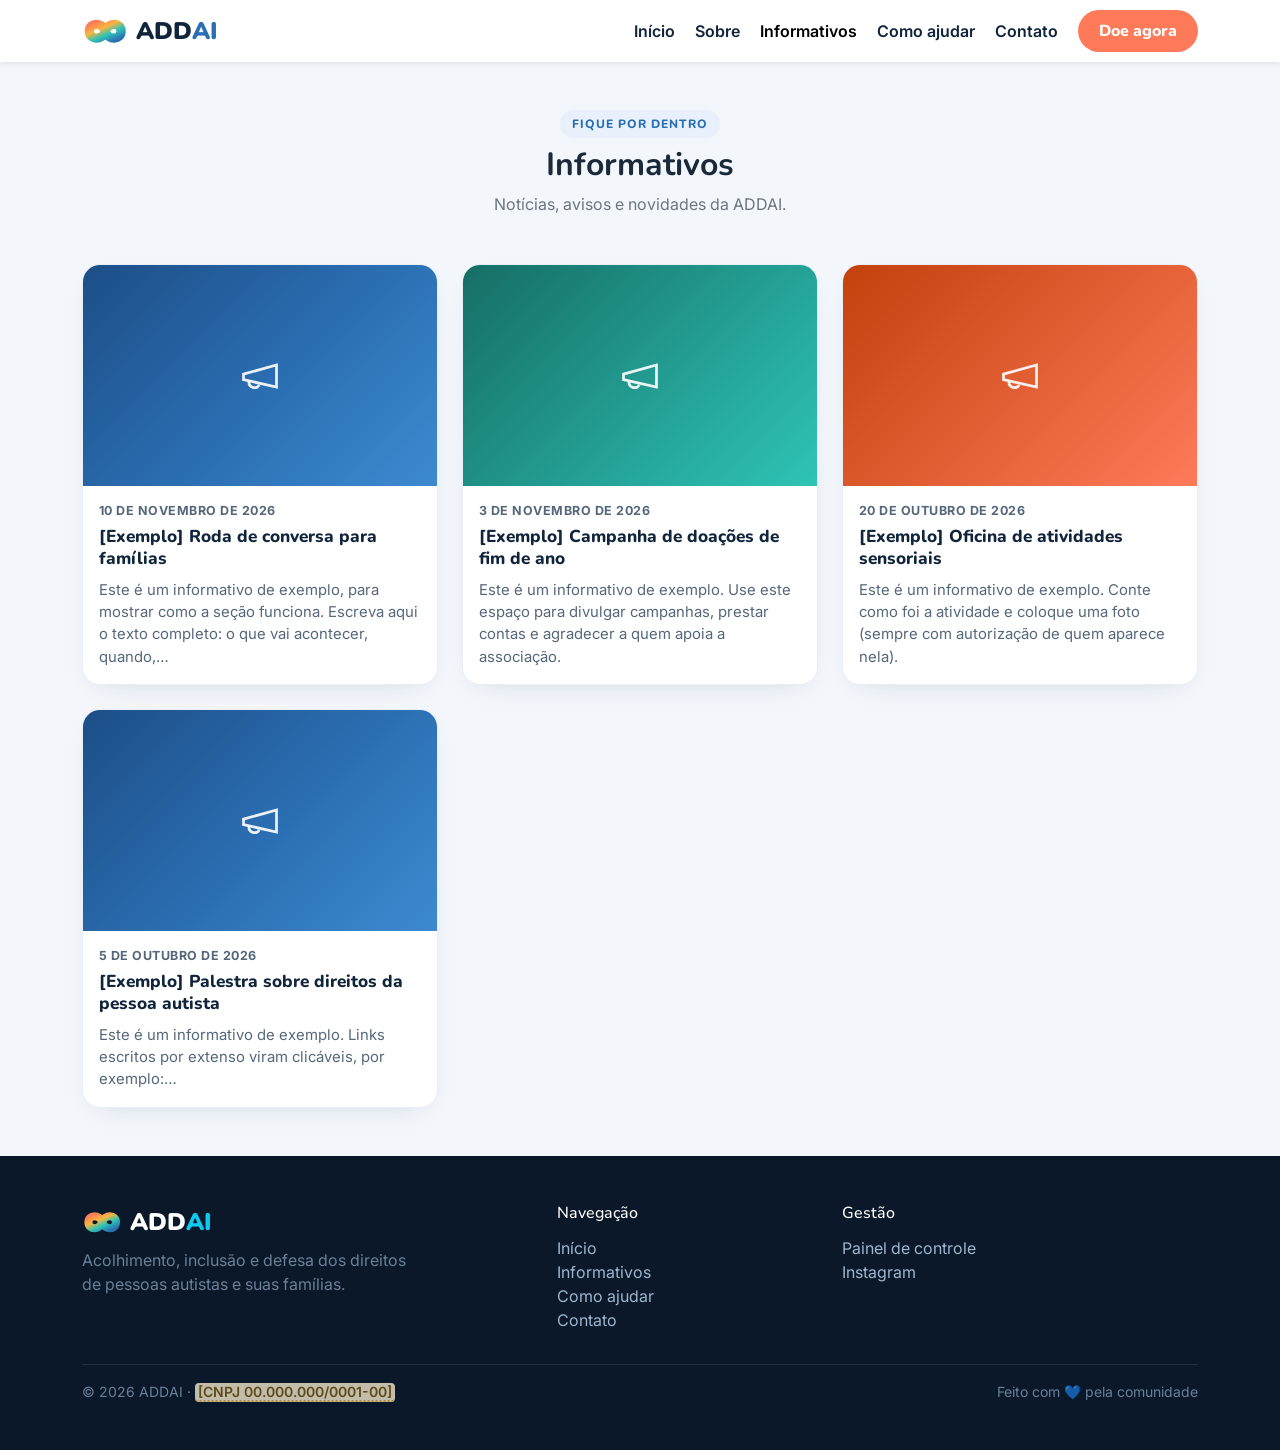
==== informativos.html @ 38852a38 "Primeira versão do site da ADDAI" ====
<!DOCTYPE html>
<html lang="pt-BR">
<head>
<meta charset="UTF-8" />
<meta name="viewport" content="width=device-width, initial-scale=1" />
<title>Informativos — ADDAI</title>
<meta name="description" content="Notícias, avisos e novidades da ADDAI." />
<link rel="preconnect" href="https://fonts.googleapis.com" />
<link rel="preconnect" href="https://fonts.gstatic.com" crossorigin />
<link href="https://fonts.googleapis.com/css2?family=Nunito:wght@600;700;800;900&family=Inter:wght@400;500;600&display=swap" rel="stylesheet" />
<link href="vendor/bootstrap.min.css" rel="stylesheet" />
<link href="css/estilo.css" rel="stylesheet" />
</head>
<body class="d-flex flex-column min-vh-100">
<a href="#paginaInformativos" class="visually-hidden-focusable p-2 bg-dark text-white position-absolute">Pular para o conteúdo</a>

<!-- Aviso que só aparece na prévia aberta pelo painel -->
<div id="previaBanner" class="previa-banner d-none" role="status">
  Você está vendo uma <strong>prévia</strong> do rascunho salvo neste navegador — os visitantes veem o conteúdo publicado.
  <a href="painel.html">Voltar ao painel</a>
  <button type="button" class="btn btn-sm btn-outline-dark ms-2" id="previaSair">Sair da prévia</button>
</div>

<!-- ===== Navbar ===== -->
<nav class="navbar navbar-expand-lg navbar-light bg-white sticky-top shadow-sm">
  <div class="container">
    <a class="navbar-brand d-flex align-items-center gap-2" href="index.html">
      <svg width="46" height="28" viewBox="12 20 40 24" aria-hidden="true">
        <defs><linearGradient id="inf" x1="0" y1="0" x2="1" y2="1">
          <stop offset="0" stop-color="#ff7a59"/><stop offset=".35" stop-color="#f6b63f"/>
          <stop offset=".65" stop-color="#2ec4b6"/><stop offset="1" stop-color="#2b6fb3"/></linearGradient></defs>
        <path d="M20 32c0-7 10-7 12 0s12 7 12 0-10-7-12 0-12 7-12 0z" fill="none" stroke="url(#inf)" stroke-width="7" stroke-linecap="round" transform="scale(1.15) translate(-4 -4)"/>
      </svg>
      <span class="logo-text">ADD<span>AI</span></span>
    </a>
    <button class="navbar-toggler" type="button" data-bs-toggle="collapse" data-bs-target="#menu" aria-controls="menu" aria-expanded="false" aria-label="Abrir menu">
      <span class="navbar-toggler-icon"></span>
    </button>
    <div class="collapse navbar-collapse" id="menu">
      <ul class="navbar-nav ms-auto align-items-lg-center gap-lg-1">
        <li class="nav-item"><a class="nav-link" href="index.html">Início</a></li>
        <li class="nav-item"><a class="nav-link" href="index.html#sobre">Sobre</a></li>
        <li class="nav-item"><a class="nav-link active" aria-current="page" href="informativos.html">Informativos</a></li>
        <li class="nav-item"><a class="nav-link" href="index.html#ajudar">Como ajudar</a></li>
        <li class="nav-item"><a class="nav-link" href="index.html#contato">Contato</a></li>
        <li class="nav-item ms-lg-2"><a class="btn btn-marca" href="index.html#ajudar" data-key="navDoar">Doe agora</a></li>
      </ul>
    </div>
  </div>
</nav>

<main id="paginaInformativos" class="flex-grow-1 py-5 secao-clara">
  <div class="container">

    <!-- lista completa -->
    <div id="infoLista">
      <div class="text-center mb-5">
        <span class="eyebrow">Fique por dentro</span>
        <h1 class="h2 fw-bold mt-2">Informativos</h1>
        <p class="text-secondary mb-0">Notícias, avisos e novidades da ADDAI.</p>
      </div>
      <div class="row g-4" id="infoGrade"></div>
      <p class="text-center text-secondary d-none" id="infoVazio">Ainda não há informativos publicados. Volte em breve!</p>
    </div>

    <!-- leitura de um informativo -->
    <article id="infoDetalhe" class="info-artigo mx-auto d-none">
      <a href="informativos.html" class="info-voltar">← Todos os informativos</a>
      <div class="info-data mt-3" id="infoData"></div>
      <h1 class="fw-bold mb-4" id="infoTitulo"></h1>
      <img id="infoFoto" class="info-foto d-none mb-4" alt="">
      <div class="info-texto" id="infoTexto"></div>
      <hr class="my-4">
      <div class="d-flex gap-2 flex-wrap">
        <a href="informativos.html" class="btn btn-outline-primary rounded-pill px-4">← Todos os informativos</a>
        <button type="button" class="btn btn-outline-secondary rounded-pill px-4" id="infoCopiar">Copiar link</button>
      </div>
    </article>

  </div>
</main>

<!-- ===== Rodapé ===== -->
<footer class="py-5">
  <div class="container">
    <div class="row g-4">
      <div class="col-lg-5">
        <div class="d-flex align-items-center gap-2 mb-2">
          <svg width="40" height="24" viewBox="12 20 40 24" aria-hidden="true"><path d="M20 32c0-7 10-7 12 0s12 7 12 0-10-7-12 0-12 7-12 0z" fill="none" stroke="url(#inf)" stroke-width="7" stroke-linecap="round" transform="scale(1.15) translate(-4 -4)"/></svg>
          <span class="logo-text text-white">ADD<span class="text-info">AI</span></span>
        </div>
        <p class="opacity-75" style="max-width:34ch">Acolhimento, inclusão e defesa dos direitos de pessoas autistas e suas famílias.</p>
      </div>
      <div class="col-6 col-lg-3"><h4>Navegação</h4><ul class="list-unstyled">
        <li><a href="index.html">Início</a></li><li><a href="informativos.html">Informativos</a></li>
        <li><a href="index.html#ajudar">Como ajudar</a></li><li><a href="index.html#contato">Contato</a></li></ul></div>
      <div class="col-6 col-lg-4"><h4>Gestão</h4><ul class="list-unstyled">
        <li><a href="painel.html">Painel de controle</a></li>
        <li><a href="https://instagram.com/addaiautistas0425" target="_blank" rel="noopener">Instagram</a></li></ul></div>
    </div>
    <hr class="border-secondary opacity-25">
    <div class="d-flex justify-content-between flex-wrap gap-2 small opacity-75">
      <span>© <span id="year"></span> ADDAI · <span class="ph" data-key="cnpj">[CNPJ 00.000.000/0001-00]</span></span>
      <span>Feito com 💙 pela comunidade</span>
    </div>
  </div>
</footer>

<script src="vendor/bootstrap.bundle.min.js"></script>
<script src="js/conteudo-padrao.js"></script>
<script src="js/informativos.js"></script>
</body>
</html>
---- css/estilo.css ----
/* estilo.css — identidade visual do site (por cima do Bootstrap) */
:root{
  --marca:#2b6fb3;        /* azul institucional */
  --marca-escuro:#1d4e86;
  --marca-900:#10243b;
  --coral:#ff7a59;
  --coral-escuro:#f3603c;
  --teal:#2ec4b6;
  --amber:#f6b63f;
}
html{scroll-padding-top:84px}
body{font-family:'Inter',system-ui,sans-serif;color:#1b2a3a}
h1,h2,h3,h4,.logo-text{font-family:'Nunito',system-ui,sans-serif}
.logo-text{font-weight:900;font-size:1.5rem;color:var(--marca-900)}
.logo-text span{color:var(--marca)}
.ico{width:1.05em;height:1.05em;vertical-align:-2px;fill:none;stroke:currentColor;stroke-width:1.9;margin-right:.35rem}

/* marca / botões */
.btn-marca{background:var(--coral);border:none;color:#fff;font-family:'Nunito',system-ui,sans-serif;font-weight:800;border-radius:999px;padding:.55rem 1.3rem}
.btn-marca:hover{background:var(--coral-escuro);color:#fff}
.text-marca{color:var(--marca)!important}
.eyebrow{display:inline-block;font-family:'Nunito',system-ui,sans-serif;font-weight:800;letter-spacing:.08em;text-transform:uppercase;
  font-size:.75rem;color:var(--marca);background:#e8f1fb;padding:.3rem .8rem;border-radius:999px}
.eyebrow.claro{color:#cfe3f7;background:rgba(255,255,255,.12)}

/* barra superior + navbar */
.topbar{background:var(--marca-escuro)}
.topbar a:hover{text-decoration:underline!important}
.navbar .nav-link{font-weight:600;color:var(--marca-900)}
.navbar .nav-link:hover{color:var(--marca)}

/* placeholder */
.ph{background:#fff4d6;border-bottom:2px dotted var(--amber);padding:0 .2em;border-radius:4px;font-weight:600;color:#7a5a12}

/* carrossel */
.carousel-item .slide-bg{height:72vh;min-height:420px;max-height:640px;background-size:cover;background-position:center;position:relative}
.slide-a{background:linear-gradient(135deg,#1d4e86,#2b6fb3 55%,#3d8ad1)}
.slide-b{background:linear-gradient(135deg,#166e66,#2ec4b6)}
.slide-c{background:linear-gradient(135deg,#c2410c,#ff7a59)}
.carousel-item .slide-bg::after{content:"";position:absolute;inset:0;background:linear-gradient(180deg,rgba(0,0,0,.15),rgba(0,0,0,.55))}
.carousel-caption{bottom:auto;top:50%;transform:translateY(-50%);z-index:2;text-align:left;left:11%;right:11%;max-width:720px}
.carousel-caption h2{font-weight:900;font-size:clamp(1.8rem,4.5vw,3rem);text-shadow:0 2px 16px rgba(0,0,0,.4)}
.carousel-caption p{font-size:clamp(1rem,2.2vw,1.3rem);text-shadow:0 2px 12px rgba(0,0,0,.4)}
@media(max-width:576px){.carousel-caption{text-align:center;left:13%;right:13%}}

/* seções */
.secao-clara{background:#f3f7fc}
.eyebrow+h2{margin-top:.4rem}
.foto-ph{aspect-ratio:4/3;border-radius:18px;background:linear-gradient(135deg,#dbe9fb,#eef5fd);
  display:flex;flex-direction:column;gap:.6rem;align-items:center;justify-content:center;color:var(--marca);text-align:center;padding:24px;box-shadow:0 20px 50px -24px rgba(16,36,59,.35)}
.mini-card{background:#fff;border:1px solid #e3eaf2;border-radius:14px;padding:16px 18px;height:100%}
.mini-card h3{font-size:1.05rem;font-weight:800;margin-bottom:.2rem}
.mini-card p{margin:0;color:#55677a;font-size:.95rem}

/* cards pilares */
.card{border:1px solid #e8eef5;border-radius:18px;box-shadow:0 10px 30px -16px rgba(16,36,59,.18)}
.card-pilar{transition:transform .18s ease,box-shadow .2s ease}
.card-pilar:hover{transform:translateY(-5px);box-shadow:0 24px 50px -22px rgba(16,36,59,.3)}
.card h3{font-size:1.12rem;font-weight:800;margin:.2rem 0 .4rem}
.ic{width:52px;height:52px;border-radius:14px;display:grid;place-items:center;margin-bottom:.8rem;background:#e8f1fb;color:var(--marca)}
.ic svg{width:26px;height:26px;fill:none;stroke:currentColor;stroke-width:1.8}
.ic.coral{background:#ffe9e2;color:var(--coral-escuro)}
.ic.teal{background:#dcf6f3;color:#1aa89a}
.ic.amber{background:#fdf0d6;color:#c98a12}
.ic.azul{background:#e8f1fb;color:var(--marca)}

/* impacto */
.secao-impacto{background:linear-gradient(135deg,var(--marca-escuro),var(--marca))}
.secao-impacto .stat{font-family:'Nunito',system-ui,sans-serif;font-weight:900;font-size:clamp(2rem,5vw,2.8rem);line-height:1}
.secao-impacto .ph{background:rgba(255,255,255,.15);color:#fff;border-color:rgba(255,255,255,.5)}

/* pix */
.pix-box{display:flex;align-items:center;gap:.5rem;background:#f3f7fc;border:1px dashed var(--marca);border-radius:10px;padding:.5rem .7rem;margin:.5rem 0}
.pix-box code{color:var(--marca-escuro)}

/* parceiros */
.parceiro{height:90px;border-radius:14px;background:#f3f7fc;border:1px solid #e3eaf2;display:grid;place-items:center;color:#8aa0b6;font-size:.85rem}

/* contato */
.secao-contato{background:var(--marca-900)}
.contato-card{height:100%;display:flex;flex-direction:column;align-items:center;gap:.3rem;text-align:center;
  background:rgba(255,255,255,.06);border:1px solid rgba(255,255,255,.14);border-radius:16px;padding:24px 16px;overflow-wrap:anywhere}
.contato-card .ico-g{width:30px;height:30px;fill:none;stroke:#bcd6f2;stroke-width:1.7;margin-bottom:.35rem}
.contato-card strong{font-family:'Nunito',system-ui,sans-serif;color:#fff}

/* rodapé */
footer{background:#0a1829;color:#8ba3bd}
footer h4{color:#fff;font-family:'Nunito',system-ui,sans-serif;font-size:1rem;margin-bottom:.8rem}
footer a{color:#9fb6cf;text-decoration:none}
footer a:hover{color:#fff}

/* informativos */
.card-info{display:block;overflow:hidden;text-decoration:none;color:inherit;transition:transform .18s ease,box-shadow .2s ease}
.card-info:hover{transform:translateY(-5px);box-shadow:0 24px 50px -22px rgba(16,36,59,.3);color:inherit}
.info-capa{aspect-ratio:16/10;background-size:cover;background-position:center;display:grid;place-items:center;color:rgba(255,255,255,.9)}
.info-capa svg{width:44px;height:44px;fill:none;stroke:currentColor;stroke-width:1.5}
.info-data{font-size:.78rem;font-weight:700;letter-spacing:.04em;text-transform:uppercase;color:#55677a;margin-bottom:.3rem}
.card .info-titulo{font-size:1.08rem;font-weight:800;line-height:1.3;margin:0;color:var(--marca-900)}
.info-resumo{font-size:.93rem;color:#55677a;margin:.5rem 0 0}
.info-artigo{max-width:760px}
.info-artigo h1{font-size:clamp(1.6rem,4vw,2.3rem);color:var(--marca-900)}
.info-foto{width:100%;border-radius:18px;box-shadow:0 20px 50px -24px rgba(16,36,59,.35)}
.info-texto{font-size:1.08rem;line-height:1.75;overflow-wrap:anywhere}
.info-voltar{font-weight:600;text-decoration:none}

/* aviso de prévia (rascunho do painel) */
.previa-banner{background:#fff4d6;color:#7a5a12;border-bottom:2px solid var(--amber);padding:.6rem 1rem;text-align:center;font-size:.92rem}
.previa-banner a{color:#7a5a12;font-weight:700;margin-left:.5rem}

/* botão pausar/continuar do carrossel */
.carrossel-pausa{position:absolute;right:16px;bottom:14px;z-index:5;width:40px;height:40px;border-radius:50%;
  border:1px solid rgba(255,255,255,.6);background:rgba(16,36,59,.55);color:#fff;font-size:.8rem;line-height:1;cursor:pointer}
.carrossel-pausa:hover{background:rgba(16,36,59,.85)}

/* links de contato preenchidos, sobre o fundo escuro */
.secao-contato a:not(.ph){color:#bcd6f2}

/* foco bem visível para quem navega pelo teclado */
a:focus-visible,button:focus-visible,.btn:focus-visible{outline:3px solid var(--amber);outline-offset:2px}

@media(prefers-reduced-motion:reduce){*{transition:none!important;scroll-behavior:auto!important}}
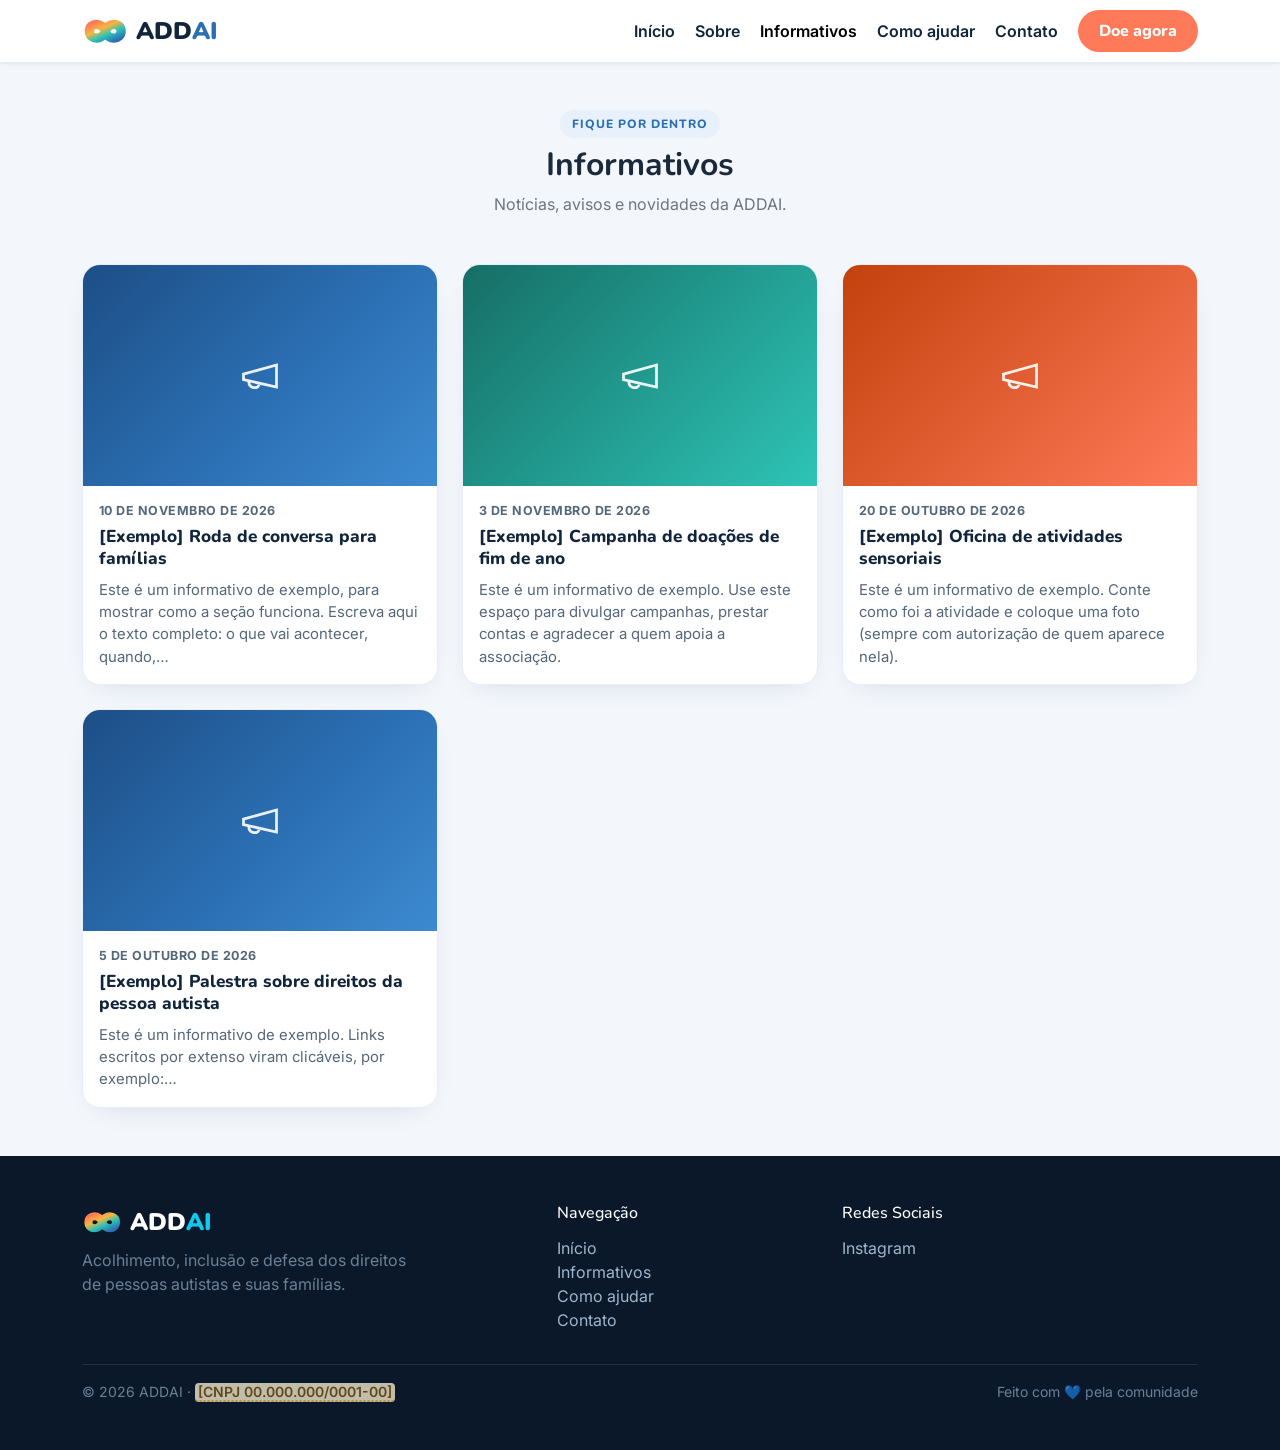
==== commit d8907c26: "Login no painel e rodapé com Redes Sociais" ====
--- a/informativos.html
+++ b/informativos.html
@@ -39,7 +39,7 @@
     <div class="collapse navbar-collapse" id="menu">
       <ul class="navbar-nav ms-auto align-items-lg-center gap-lg-1">
         <li class="nav-item"><a class="nav-link" href="index.html">Início</a></li>
-        <li class="nav-item"><a class="nav-link" href="index.html#sobre">Sobre</a></li>
+        <li class="nav-item" data-secao="sobre"><a class="nav-link" href="index.html#sobre">Sobre</a></li>
         <li class="nav-item"><a class="nav-link active" aria-current="page" href="informativos.html">Informativos</a></li>
         <li class="nav-item"><a class="nav-link" href="index.html#ajudar">Como ajudar</a></li>
         <li class="nav-item"><a class="nav-link" href="index.html#contato">Contato</a></li>
@@ -94,8 +94,7 @@
       <div class="col-6 col-lg-3"><h4>Navegação</h4><ul class="list-unstyled">
         <li><a href="index.html">Início</a></li><li><a href="informativos.html">Informativos</a></li>
         <li><a href="index.html#ajudar">Como ajudar</a></li><li><a href="index.html#contato">Contato</a></li></ul></div>
-      <div class="col-6 col-lg-4"><h4>Gestão</h4><ul class="list-unstyled">
-        <li><a href="painel.html">Painel de controle</a></li>
+      <div class="col-6 col-lg-4"><h4>Redes Sociais</h4><ul class="list-unstyled">
         <li><a href="https://instagram.com/addaiautistas0425" target="_blank" rel="noopener">Instagram</a></li></ul></div>
     </div>
     <hr class="border-secondary opacity-25">
--- a/css/estilo.css
+++ b/css/estilo.css
@@ -74,7 +74,10 @@
 .pix-box code{color:var(--marca-escuro)}
 
 /* parceiros */
-.parceiro{height:90px;border-radius:14px;background:#f3f7fc;border:1px solid #e3eaf2;display:grid;place-items:center;color:#8aa0b6;font-size:.85rem}
+.parceiro{height:96px;border-radius:14px;background:#fff;border:1px solid #e3eaf2;display:grid;place-items:center;padding:14px;text-decoration:none;transition:box-shadow .2s ease}
+.parceiro img{max-width:100%;max-height:64px;object-fit:contain}
+a.parceiro:hover{box-shadow:0 12px 28px -16px rgba(16,36,59,.35)}
+.parceiro-nome{font-family:'Nunito',system-ui,sans-serif;font-weight:800;color:var(--marca-900);font-size:1rem;text-align:center}
 
 /* contato */
 .secao-contato{background:var(--marca-900)}
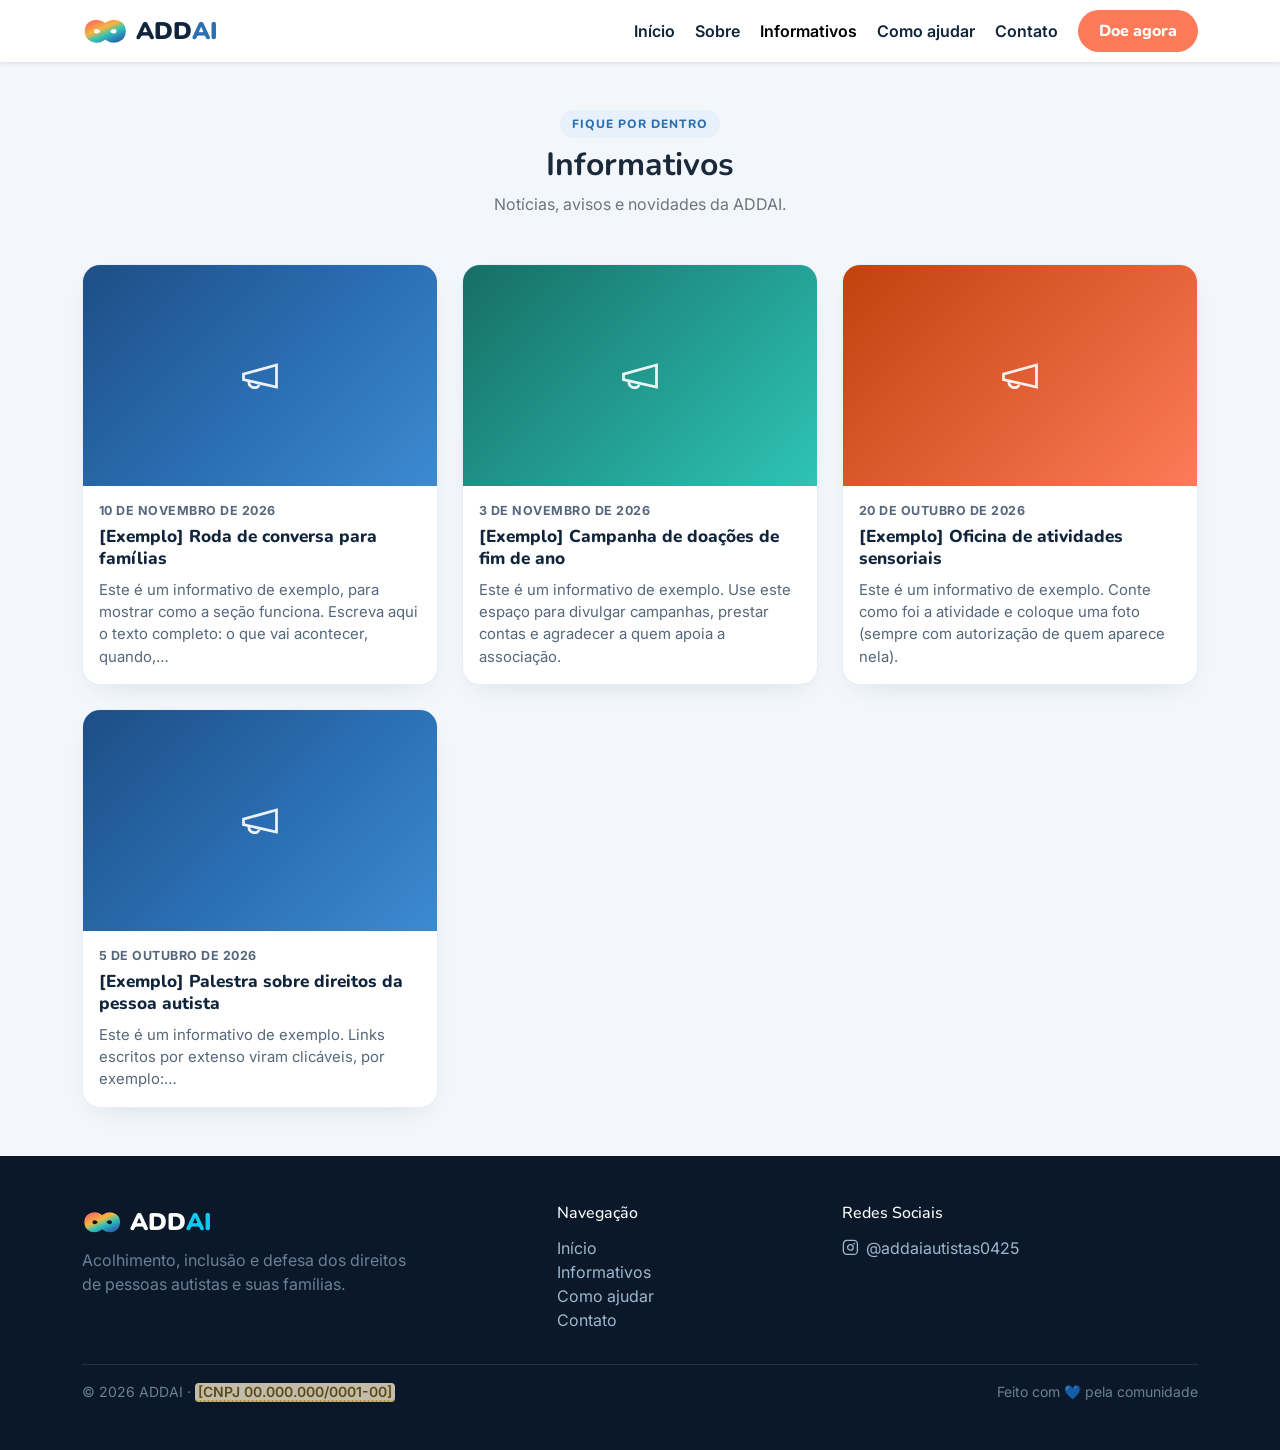
==== commit d062a21a: "Adicionando crud de redes sociais" ====
--- a/informativos.html
+++ b/informativos.html
@@ -8,6 +8,7 @@
 <link rel="preconnect" href="https://fonts.googleapis.com" />
 <link rel="preconnect" href="https://fonts.gstatic.com" crossorigin />
 <link href="https://fonts.googleapis.com/css2?family=Nunito:wght@600;700;800;900&family=Inter:wght@400;500;600&display=swap" rel="stylesheet" />
+<link rel="icon" id="favicon" href="data:image/svg+xml,%3Csvg xmlns='http://www.w3.org/2000/svg' viewBox='11 11 42 42'%3E%3Cdefs%3E%3ClinearGradient id='g' x1='0' y1='0' x2='1' y2='1'%3E%3Cstop offset='0' stop-color='%23ff7a59'/%3E%3Cstop offset='.35' stop-color='%23f6b63f'/%3E%3Cstop offset='.65' stop-color='%232ec4b6'/%3E%3Cstop offset='1' stop-color='%232b6fb3'/%3E%3C/linearGradient%3E%3C/defs%3E%3Cpath d='M20 32c0-7 10-7 12 0s12 7 12 0-10-7-12 0-12 7-12 0z' fill='none' stroke='url(%23g)' stroke-width='7' stroke-linecap='round' transform='scale(1.15) translate(-4 -4)'/%3E%3C/svg%3E" />
 <link href="vendor/bootstrap.min.css" rel="stylesheet" />
 <link href="css/estilo.css" rel="stylesheet" />
 </head>
@@ -25,7 +26,8 @@
 <nav class="navbar navbar-expand-lg navbar-light bg-white sticky-top shadow-sm">
   <div class="container">
     <a class="navbar-brand d-flex align-items-center gap-2" href="index.html">
-      <svg width="46" height="28" viewBox="12 20 40 24" aria-hidden="true">
+      <img class="logo-img d-none" alt="">
+      <svg class="logo-simbolo" width="46" height="28" viewBox="12 20 40 24" aria-hidden="true">
         <defs><linearGradient id="inf" x1="0" y1="0" x2="1" y2="1">
           <stop offset="0" stop-color="#ff7a59"/><stop offset=".35" stop-color="#f6b63f"/>
           <stop offset=".65" stop-color="#2ec4b6"/><stop offset="1" stop-color="#2b6fb3"/></linearGradient></defs>
@@ -94,7 +96,7 @@
       <div class="col-6 col-lg-3"><h4>Navegação</h4><ul class="list-unstyled">
         <li><a href="index.html">Início</a></li><li><a href="informativos.html">Informativos</a></li>
         <li><a href="index.html#ajudar">Como ajudar</a></li><li><a href="index.html#contato">Contato</a></li></ul></div>
-      <div class="col-6 col-lg-4"><h4>Redes Sociais</h4><ul class="list-unstyled">
+      <div class="col-6 col-lg-4" id="redesRodapeCol"><h4>Redes Sociais</h4><ul class="list-unstyled redes-rodape" id="redesRodape">
         <li><a href="https://instagram.com/addaiautistas0425" target="_blank" rel="noopener">Instagram</a></li></ul></div>
     </div>
     <hr class="border-secondary opacity-25">
--- a/css/estilo.css
+++ b/css/estilo.css
@@ -13,6 +13,8 @@
 h1,h2,h3,h4,.logo-text{font-family:'Nunito',system-ui,sans-serif}
 .logo-text{font-weight:900;font-size:1.5rem;color:var(--marca-900)}
 .logo-text span{color:var(--marca)}
+.logo-img{height:44px;width:auto;max-width:200px;object-fit:contain}
+.logo-oculto{position:absolute;width:0;height:0;overflow:hidden}
 .ico{width:1.05em;height:1.05em;vertical-align:-2px;fill:none;stroke:currentColor;stroke-width:1.9;margin-right:.35rem}
 
 /* marca / botões */
@@ -37,6 +39,13 @@
 .slide-a{background:linear-gradient(135deg,#1d4e86,#2b6fb3 55%,#3d8ad1)}
 .slide-b{background:linear-gradient(135deg,#166e66,#2ec4b6)}
 .slide-c{background:linear-gradient(135deg,#c2410c,#ff7a59)}
+/* foto específica para celular (opcional) */
+@media(max-width:767.98px){.carousel-item .slide-bg.tem-celular{background-image:var(--img-celular)!important}}
+/* banner: imagem inteira, sem cortar */
+.slide-inteira{position:relative;background:#eef3f9}
+.slide-banner{display:block;width:100%;height:auto;max-height:82vh;object-fit:contain;margin:0 auto}
+.slide-inteira .carousel-caption{text-shadow:0 2px 16px rgba(0,0,0,.45)}
+.carousel-inner{transition:height .35s ease}
 .carousel-item .slide-bg::after{content:"";position:absolute;inset:0;background:linear-gradient(180deg,rgba(0,0,0,.15),rgba(0,0,0,.55))}
 .carousel-caption{bottom:auto;top:50%;transform:translateY(-50%);z-index:2;text-align:left;left:11%;right:11%;max-width:720px}
 .carousel-caption h2{font-weight:900;font-size:clamp(1.8rem,4.5vw,3rem);text-shadow:0 2px 16px rgba(0,0,0,.4)}
@@ -51,6 +60,7 @@
 .mini-card{background:#fff;border:1px solid #e3eaf2;border-radius:14px;padding:16px 18px;height:100%}
 .mini-card h3{font-size:1.05rem;font-weight:800;margin-bottom:.2rem}
 .mini-card p{margin:0;color:#55677a;font-size:.95rem}
+.mini-card ul{margin:0;padding-left:1.1rem;color:#55677a;font-size:.95rem}
 
 /* cards pilares */
 .card{border:1px solid #e8eef5;border-radius:18px;box-shadow:0 10px 30px -16px rgba(16,36,59,.18)}
@@ -106,6 +116,16 @@
 .info-texto{font-size:1.08rem;line-height:1.75;overflow-wrap:anywhere}
 .info-voltar{font-weight:600;text-decoration:none}
 
+/* redes sociais */
+.redes-rodape a,.redes-contato a{display:inline-flex;align-items:center;gap:.1rem}
+.redes-contato{display:flex;flex-direction:column;align-items:center;gap:.3rem}
+#redesTopo .ico{margin-right:.3rem;width:1.15em;height:1.15em}
+
+/* seções personalizadas */
+.img-extra{width:100%;border-radius:18px;box-shadow:0 20px 50px -24px rgba(16,36,59,.35)}
+.texto-extra{font-size:1.05rem;line-height:1.75;overflow-wrap:anywhere}
+.texto-centro{max-width:760px}
+
 /* aviso de prévia (rascunho do painel) */
 .previa-banner{background:#fff4d6;color:#7a5a12;border-bottom:2px solid var(--amber);padding:.6rem 1rem;text-align:center;font-size:.92rem}
 .previa-banner a{color:#7a5a12;font-weight:700;margin-left:.5rem}
